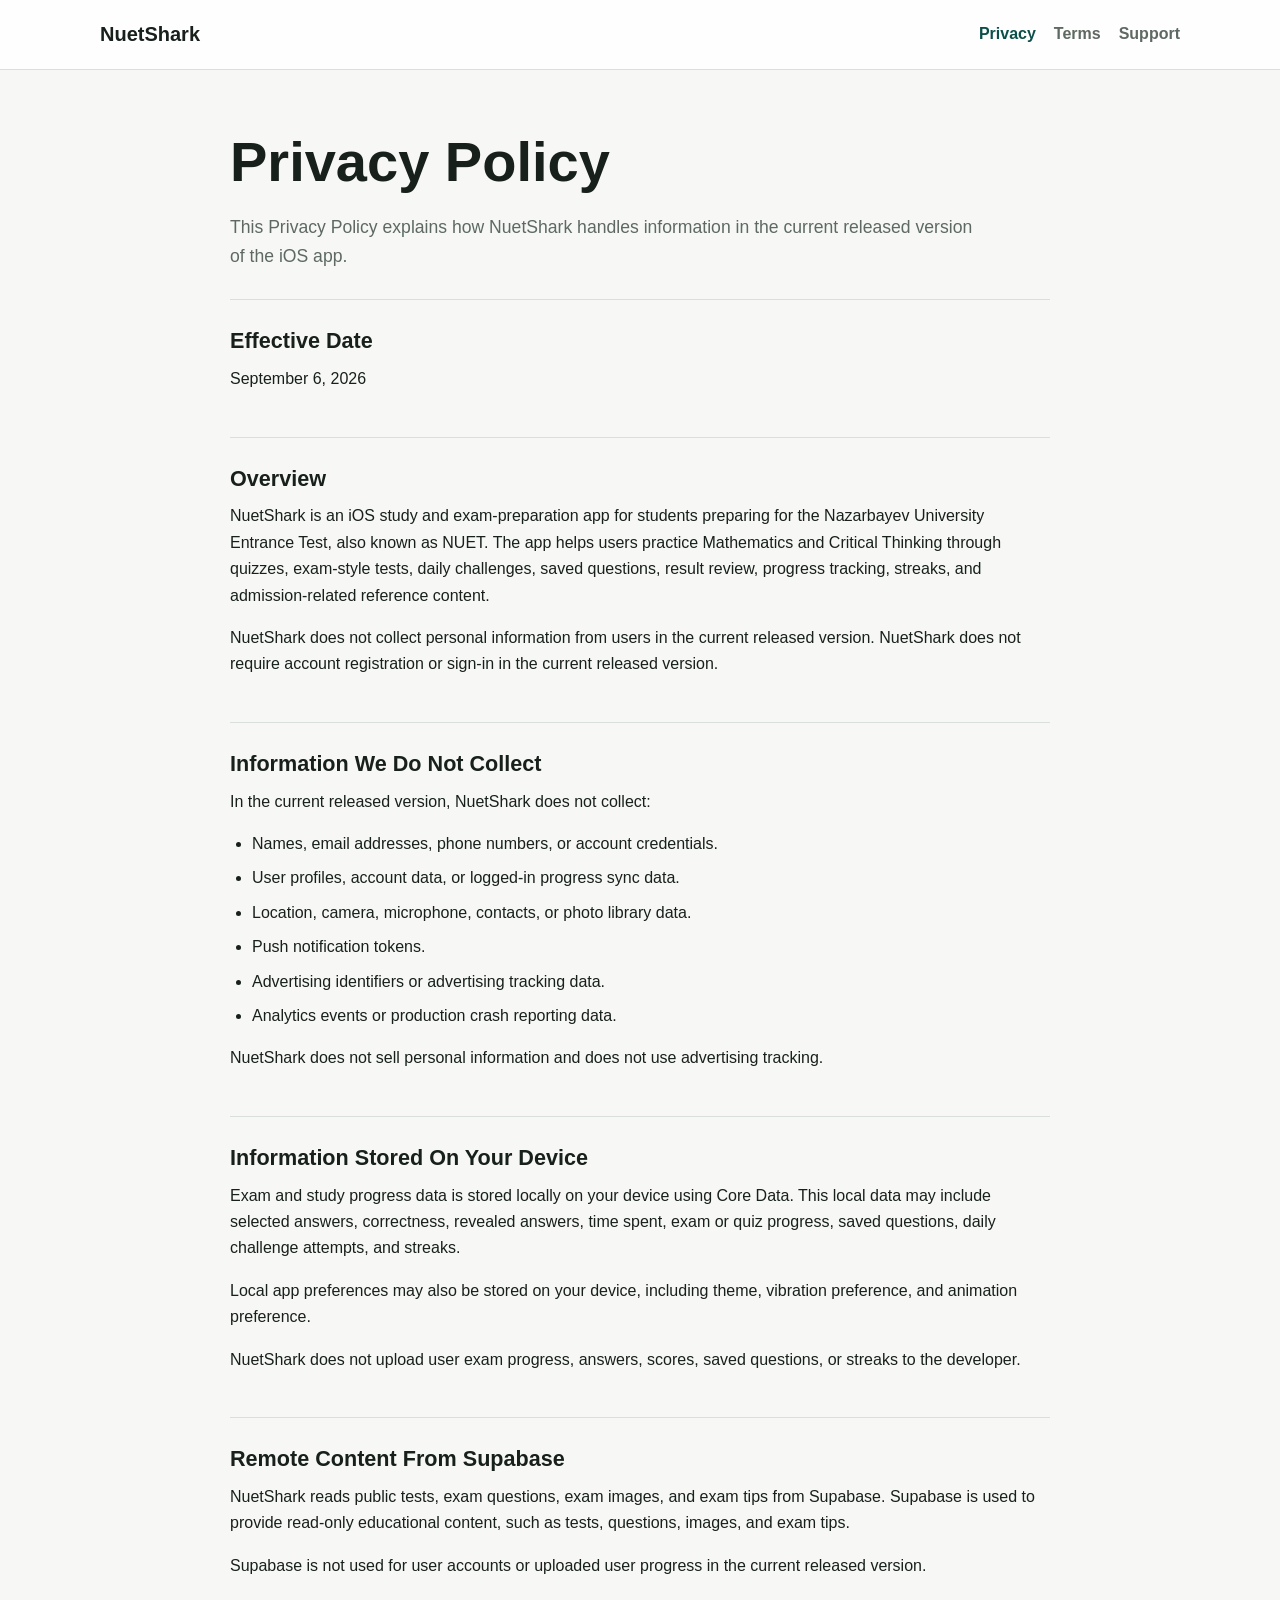
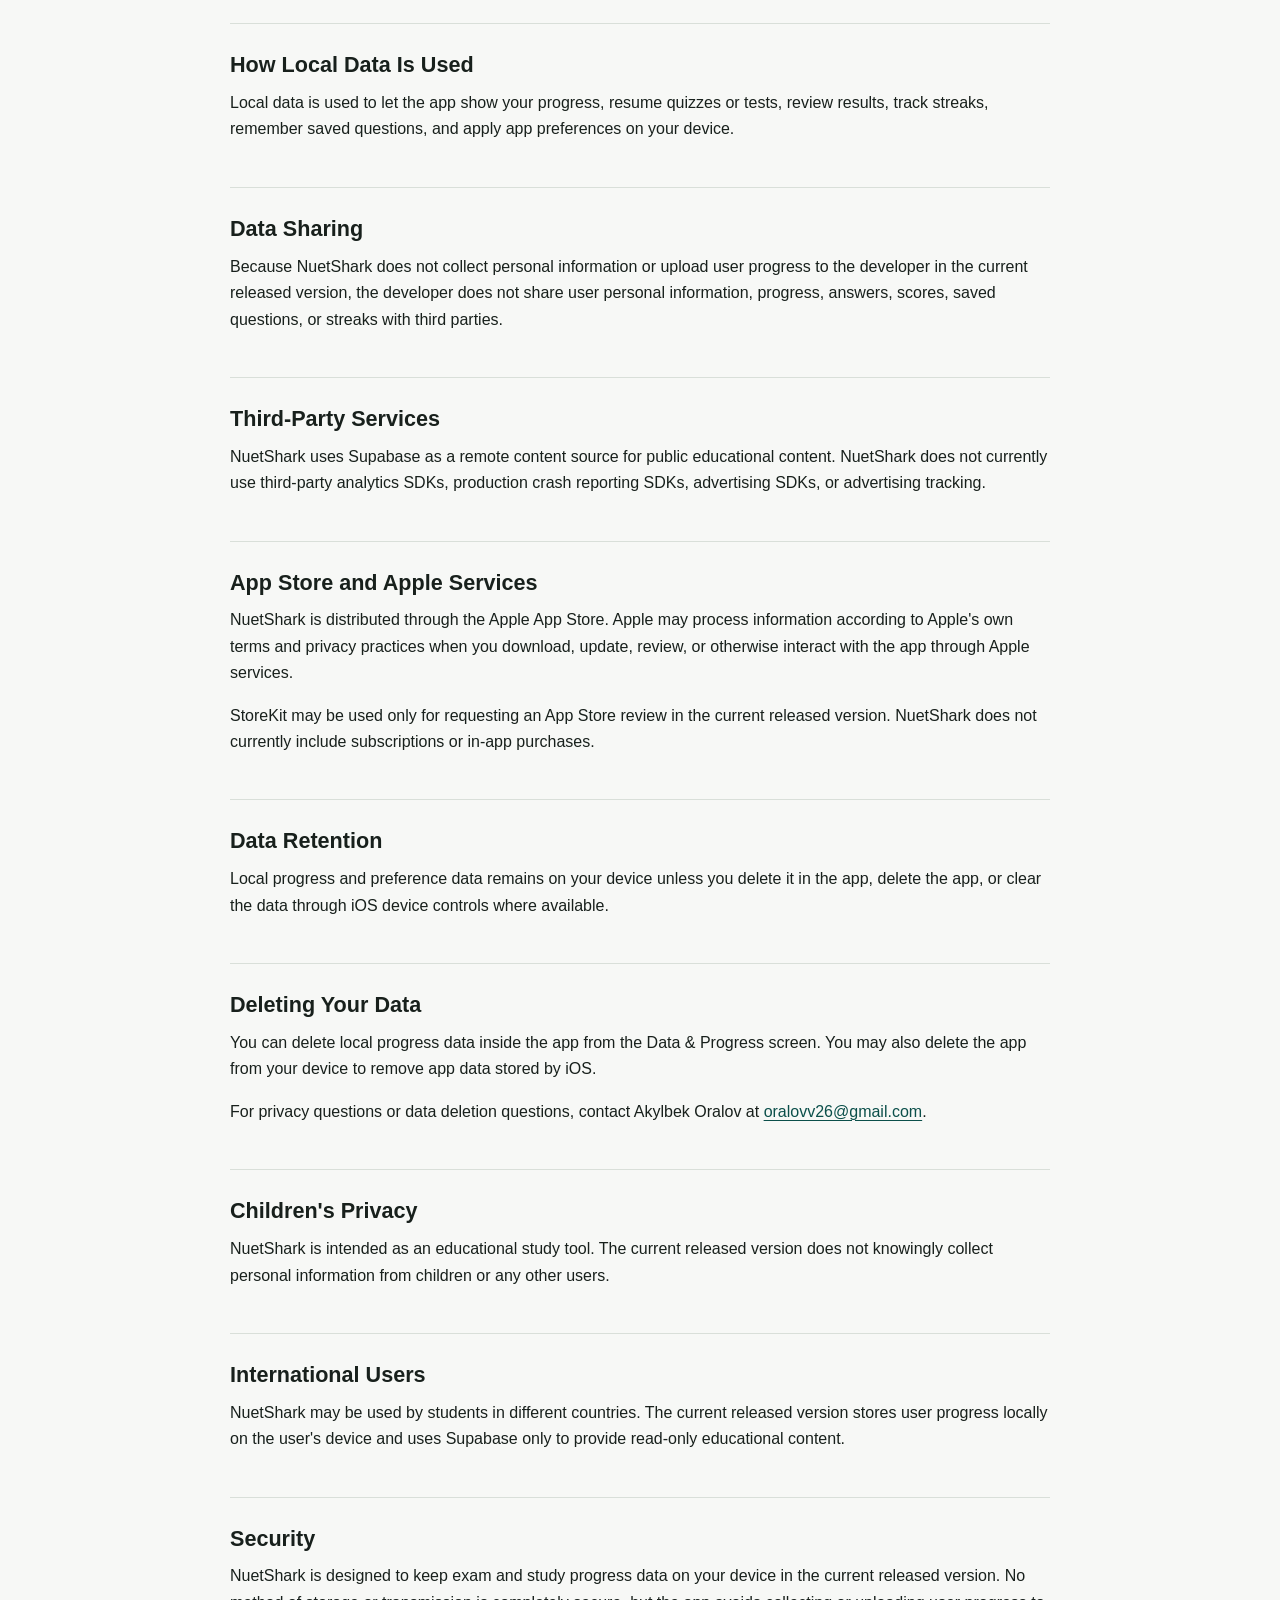
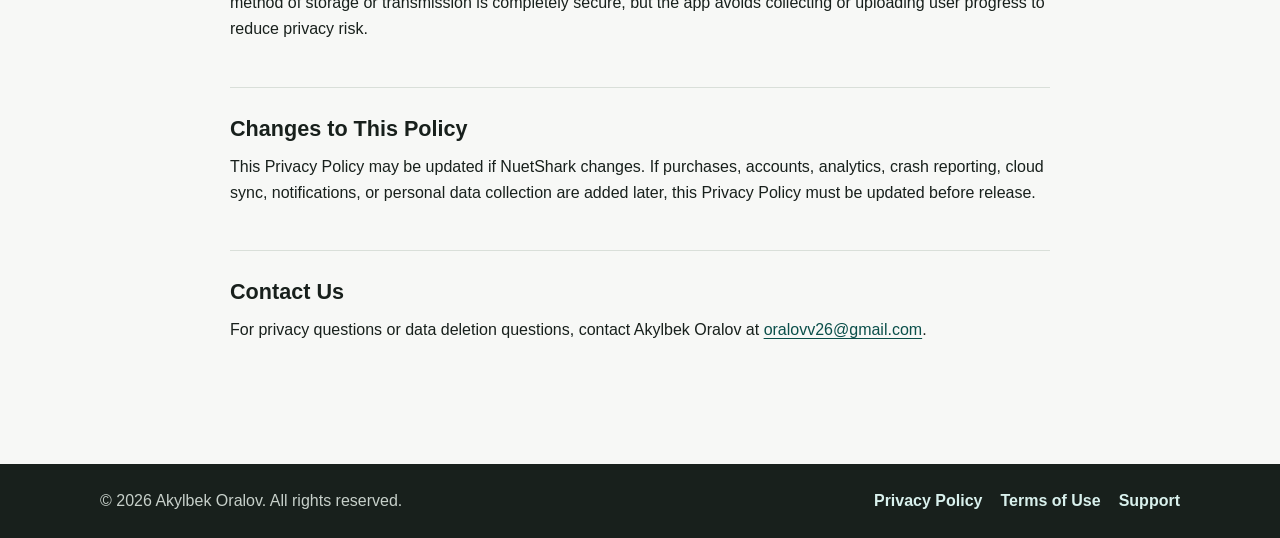
==== privacy.html @ 2c33d4cb "Add NuetShark legal support site" ====
<!doctype html>
<html lang="en">
<head>
  <meta charset="utf-8">
  <meta name="viewport" content="width=device-width, initial-scale=1">
  <title>Privacy Policy | NuetShark</title>
  <meta name="description" content="Privacy Policy for the NuetShark iOS app.">
  <link rel="stylesheet" href="styles.css">
</head>
<body>
  <header class="site-header">
    <div class="container header-inner">
      <a class="brand" href="index.html" aria-label="NuetShark home">NuetShark</a>
      <nav class="site-nav" aria-label="Primary navigation">
        <a href="privacy.html" aria-current="page">Privacy</a>
        <a href="terms.html">Terms</a>
        <a href="support.html">Support</a>
      </nav>
    </div>
  </header>

  <main class="document">
    <div class="container narrow">
      <h1>Privacy Policy</h1>
      <p class="lead">
        This Privacy Policy explains how NuetShark handles information in the
        current released version of the iOS app.
      </p>

      <section>
        <h2>Effective Date</h2>
        <p>September 6, 2026</p>
      </section>

      <section>
        <h2>Overview</h2>
        <p>
          NuetShark is an iOS study and exam-preparation app for students
          preparing for the Nazarbayev University Entrance Test, also known as
          NUET. The app helps users practice Mathematics and Critical Thinking
          through quizzes, exam-style tests, daily challenges, saved questions,
          result review, progress tracking, streaks, and admission-related
          reference content.
        </p>
        <p>
          NuetShark does not collect personal information from users in the
          current released version. NuetShark does not require account
          registration or sign-in in the current released version.
        </p>
      </section>

      <section>
        <h2>Information We Do Not Collect</h2>
        <p>In the current released version, NuetShark does not collect:</p>
        <ul>
          <li>Names, email addresses, phone numbers, or account credentials.</li>
          <li>User profiles, account data, or logged-in progress sync data.</li>
          <li>Location, camera, microphone, contacts, or photo library data.</li>
          <li>Push notification tokens.</li>
          <li>Advertising identifiers or advertising tracking data.</li>
          <li>Analytics events or production crash reporting data.</li>
        </ul>
        <p>
          NuetShark does not sell personal information and does not use
          advertising tracking.
        </p>
      </section>

      <section>
        <h2>Information Stored On Your Device</h2>
        <p>
          Exam and study progress data is stored locally on your device using
          Core Data. This local data may include selected answers, correctness,
          revealed answers, time spent, exam or quiz progress, saved questions,
          daily challenge attempts, and streaks.
        </p>
        <p>
          Local app preferences may also be stored on your device, including
          theme, vibration preference, and animation preference.
        </p>
        <p>
          NuetShark does not upload user exam progress, answers, scores, saved
          questions, or streaks to the developer.
        </p>
      </section>

      <section>
        <h2>Remote Content From Supabase</h2>
        <p>
          NuetShark reads public tests, exam questions, exam images, and exam
          tips from Supabase. Supabase is used to provide read-only educational
          content, such as tests, questions, images, and exam tips.
        </p>
        <p>
          Supabase is not used for user accounts or uploaded user progress in
          the current released version.
        </p>
      </section>

      <section>
        <h2>How Local Data Is Used</h2>
        <p>
          Local data is used to let the app show your progress, resume quizzes
          or tests, review results, track streaks, remember saved questions, and
          apply app preferences on your device.
        </p>
      </section>

      <section>
        <h2>Data Sharing</h2>
        <p>
          Because NuetShark does not collect personal information or upload
          user progress to the developer in the current released version, the
          developer does not share user personal information, progress, answers,
          scores, saved questions, or streaks with third parties.
        </p>
      </section>

      <section>
        <h2>Third-Party Services</h2>
        <p>
          NuetShark uses Supabase as a remote content source for public
          educational content. NuetShark does not currently use third-party
          analytics SDKs, production crash reporting SDKs, advertising SDKs, or
          advertising tracking.
        </p>
      </section>

      <section>
        <h2>App Store and Apple Services</h2>
        <p>
          NuetShark is distributed through the Apple App Store. Apple may
          process information according to Apple's own terms and privacy
          practices when you download, update, review, or otherwise interact
          with the app through Apple services.
        </p>
        <p>
          StoreKit may be used only for requesting an App Store review in the
          current released version. NuetShark does not currently include
          subscriptions or in-app purchases.
        </p>
      </section>

      <section>
        <h2>Data Retention</h2>
        <p>
          Local progress and preference data remains on your device unless you
          delete it in the app, delete the app, or clear the data through iOS
          device controls where available.
        </p>
      </section>

      <section>
        <h2>Deleting Your Data</h2>
        <p>
          You can delete local progress data inside the app from the Data &amp;
          Progress screen. You may also delete the app from your device to
          remove app data stored by iOS.
        </p>
        <p>
          For privacy questions or data deletion questions, contact Akylbek
          Oralov at <a href="mailto:oralovv26@gmail.com">oralovv26@gmail.com</a>.
        </p>
      </section>

      <section>
        <h2>Children's Privacy</h2>
        <p>
          NuetShark is intended as an educational study tool. The current
          released version does not knowingly collect personal information from
          children or any other users.
        </p>
      </section>

      <section>
        <h2>International Users</h2>
        <p>
          NuetShark may be used by students in different countries. The current
          released version stores user progress locally on the user's device
          and uses Supabase only to provide read-only educational content.
        </p>
      </section>

      <section>
        <h2>Security</h2>
        <p>
          NuetShark is designed to keep exam and study progress data on your
          device in the current released version. No method of storage or
          transmission is completely secure, but the app avoids collecting or
          uploading user progress to reduce privacy risk.
        </p>
      </section>

      <section>
        <h2>Changes to This Policy</h2>
        <p>
          This Privacy Policy may be updated if NuetShark changes. If purchases,
          accounts, analytics, crash reporting, cloud sync, notifications, or
          personal data collection are added later, this Privacy Policy must be
          updated before release.
        </p>
      </section>

      <section>
        <h2>Contact Us</h2>
        <p>
          For privacy questions or data deletion questions, contact Akylbek
          Oralov at <a href="mailto:oralovv26@gmail.com">oralovv26@gmail.com</a>.
        </p>
      </section>
    </div>
  </main>

  <footer class="site-footer">
    <div class="container footer-inner">
      <p>&copy; 2026 Akylbek Oralov. All rights reserved.</p>
      <nav aria-label="Footer navigation">
        <a href="privacy.html">Privacy Policy</a>
        <a href="terms.html">Terms of Use</a>
        <a href="support.html">Support</a>
      </nav>
    </div>
  </footer>
</body>
</html>
---- styles.css ----
:root {
  --bg: #f7f8f6;
  --surface: #ffffff;
  --text: #18201c;
  --muted: #5d6962;
  --border: #d9dfd9;
  --accent: #0f766e;
  --accent-dark: #0b4f4a;
  --accent-soft: #e4f4f1;
  --shadow: 0 16px 40px rgba(24, 32, 28, 0.08);
}

* {
  box-sizing: border-box;
}

html {
  color-scheme: light;
}

body {
  margin: 0;
  background: var(--bg);
  color: var(--text);
  font-family: -apple-system, BlinkMacSystemFont, "Segoe UI", Roboto, Helvetica, Arial, sans-serif;
  font-size: 16px;
  line-height: 1.65;
}

a {
  color: var(--accent-dark);
  text-decoration-thickness: 0.08em;
  text-underline-offset: 0.18em;
}

a:hover {
  color: var(--accent);
}

a:focus-visible {
  outline: 3px solid var(--accent);
  outline-offset: 3px;
}

.container {
  width: min(100% - 32px, 1080px);
  margin: 0 auto;
}

.narrow {
  max-width: 820px;
}

.site-header {
  background: rgba(255, 255, 255, 0.92);
  border-bottom: 1px solid var(--border);
}

.header-inner {
  display: flex;
  flex-direction: column;
  gap: 14px;
  padding: 18px 0;
}

.brand {
  color: var(--text);
  font-size: 1.25rem;
  font-weight: 750;
  letter-spacing: 0;
  text-decoration: none;
}

.site-nav,
.site-footer nav {
  display: flex;
  flex-wrap: wrap;
  gap: 10px 18px;
}

.site-nav a,
.site-footer a {
  color: var(--muted);
  font-weight: 650;
  text-decoration: none;
}

.site-nav a:hover,
.site-footer a:hover,
.site-nav a[aria-current="page"] {
  color: var(--accent-dark);
}

.hero {
  padding: 56px 0 40px;
  background:
    linear-gradient(135deg, rgba(15, 118, 110, 0.12), rgba(255, 255, 255, 0) 52%),
    var(--bg);
}

.hero-inner {
  max-width: 920px;
}

.eyebrow {
  margin: 0 0 10px;
  color: var(--accent-dark);
  font-size: 0.9rem;
  font-weight: 750;
  text-transform: uppercase;
}

h1,
h2 {
  line-height: 1.2;
  letter-spacing: 0;
}

h1 {
  margin: 0 0 18px;
  font-size: clamp(2.3rem, 9vw, 4.8rem);
}

h2 {
  margin: 0 0 12px;
  font-size: 1.35rem;
}

p {
  margin: 0 0 16px;
}

.lead {
  max-width: 760px;
  color: var(--muted);
  font-size: 1.1rem;
}

.link-grid {
  display: grid;
  gap: 14px;
  margin-top: 34px;
}

.link-card {
  display: block;
  min-height: 116px;
  padding: 20px;
  background: var(--surface);
  border: 1px solid var(--border);
  border-radius: 8px;
  box-shadow: var(--shadow);
  text-decoration: none;
}

.link-card span {
  display: block;
  color: var(--text);
  font-size: 1.08rem;
  font-weight: 750;
}

.link-card small {
  display: block;
  margin-top: 8px;
  color: var(--muted);
  font-size: 0.95rem;
  line-height: 1.45;
}

.content-section,
.document {
  padding: 42px 0 56px;
}

.document h1 {
  font-size: clamp(2rem, 7vw, 3.5rem);
}

.document section {
  padding: 28px 0;
  border-top: 1px solid var(--border);
}

.document section:first-of-type {
  margin-top: 28px;
}

ul {
  margin: 0 0 16px;
  padding-left: 22px;
}

li + li {
  margin-top: 8px;
}

.site-footer {
  background: #18201c;
  color: #edf2ed;
}

.footer-inner {
  display: flex;
  flex-direction: column;
  gap: 14px;
  padding: 24px 0;
}

.site-footer p {
  margin: 0;
  color: #c7d0ca;
}

.site-footer a {
  color: #d9f1ed;
}

.site-footer a:hover {
  color: #ffffff;
}

@media (min-width: 720px) {
  .header-inner,
  .footer-inner {
    flex-direction: row;
    align-items: center;
    justify-content: space-between;
  }

  .site-nav,
  .site-footer nav {
    justify-content: flex-end;
  }

  .hero {
    padding: 86px 0 62px;
  }

  .link-grid {
    grid-template-columns: repeat(3, 1fr);
  }

  .content-section,
  .document {
    padding: 58px 0 76px;
  }
}
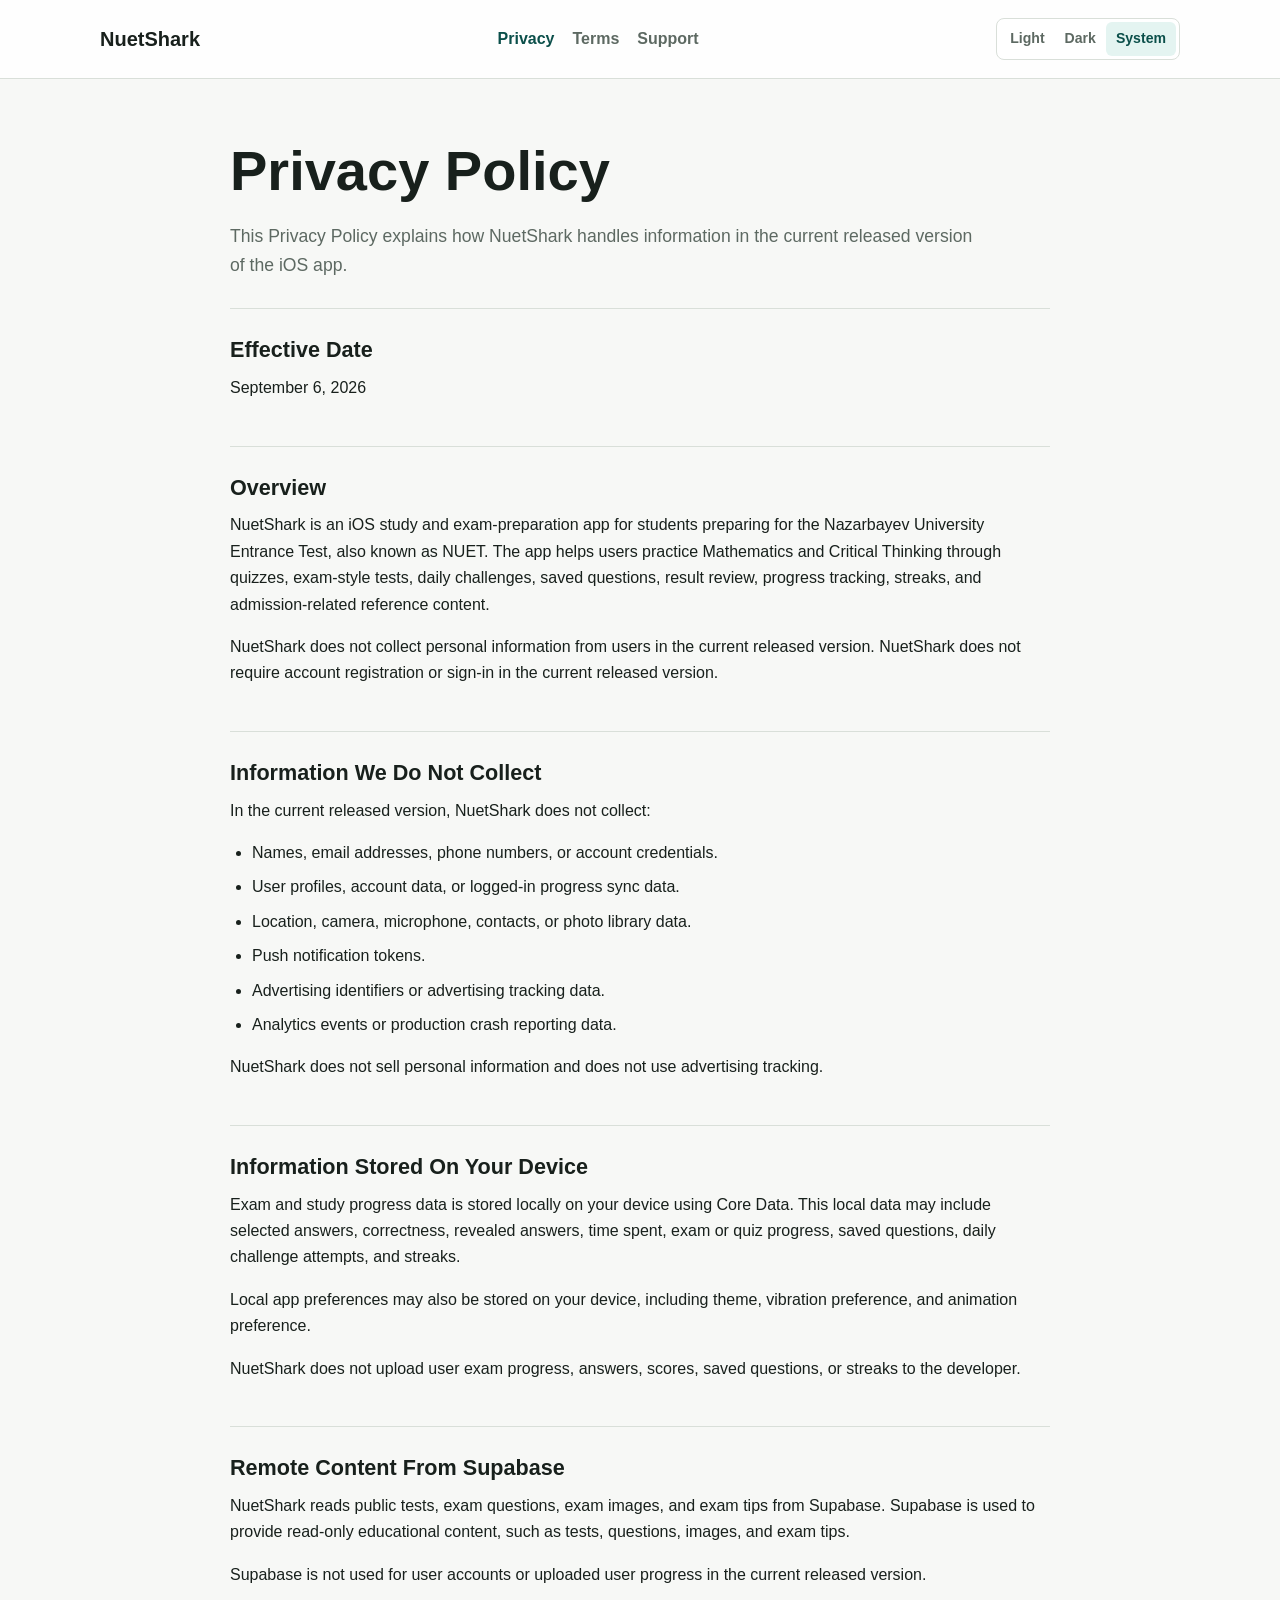
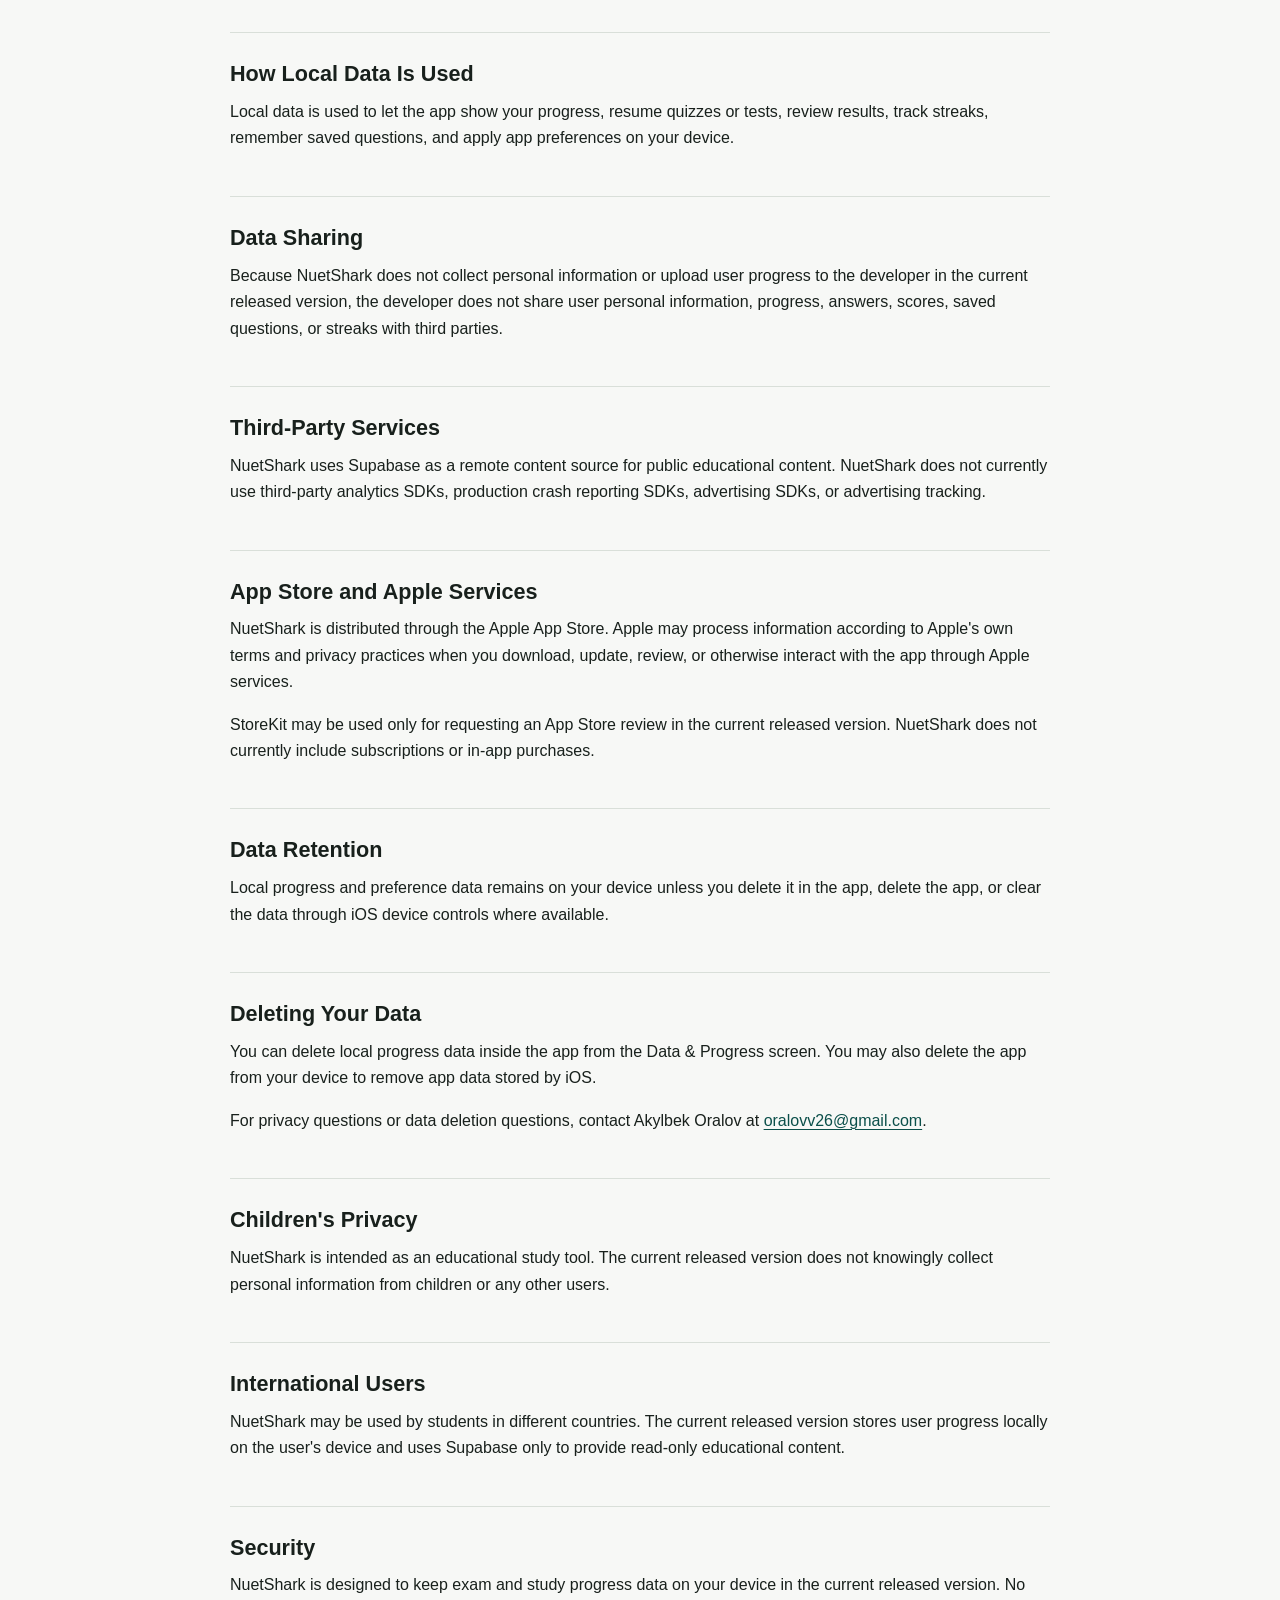
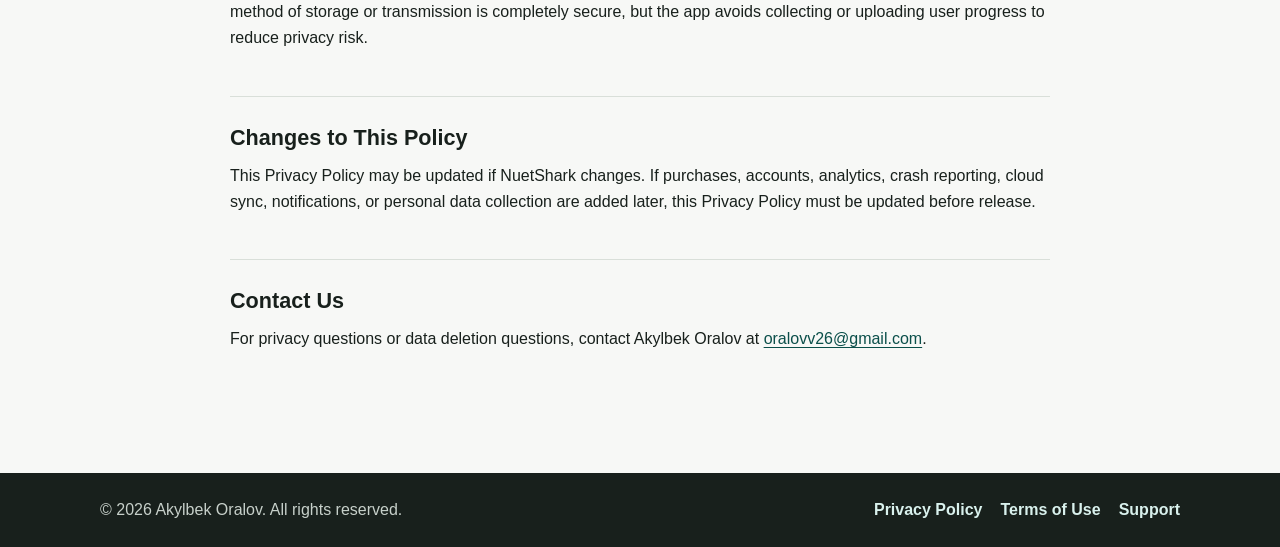
==== commit 1c1bc223: "Add selectable site theme" ====
--- a/privacy.html
+++ b/privacy.html
@@ -5,6 +5,7 @@
   <meta name="viewport" content="width=device-width, initial-scale=1">
   <title>Privacy Policy | NuetShark</title>
   <meta name="description" content="Privacy Policy for the NuetShark iOS app.">
+  <script src="theme.js"></script>
   <link rel="stylesheet" href="styles.css">
 </head>
 <body>
@@ -16,6 +17,11 @@
         <a href="terms.html">Terms</a>
         <a href="support.html">Support</a>
       </nav>
+      <div class="theme-switcher" aria-label="Theme preference">
+        <button type="button" data-theme-option="light">Light</button>
+        <button type="button" data-theme-option="dark">Dark</button>
+        <button type="button" data-theme-option="system">System</button>
+      </div>
     </div>
   </header>
 
--- a/styles.css
+++ b/styles.css
@@ -15,7 +15,7 @@
 }
 
 html {
-  color-scheme: light;
+  color-scheme: light dark;
 }
 
 body {
@@ -88,6 +88,42 @@
 .site-nav a:hover,
 .site-footer a:hover,
 .site-nav a[aria-current="page"] {
+  color: var(--accent-dark);
+}
+
+.theme-switcher {
+  display: inline-flex;
+  width: fit-content;
+  padding: 3px;
+  background: var(--surface);
+  border: 1px solid var(--border);
+  border-radius: 8px;
+}
+
+.theme-switcher button {
+  min-height: 34px;
+  padding: 0 10px;
+  background: transparent;
+  color: var(--muted);
+  border: 0;
+  border-radius: 6px;
+  font: inherit;
+  font-size: 0.88rem;
+  font-weight: 700;
+  cursor: pointer;
+}
+
+.theme-switcher button:hover {
+  color: var(--accent-dark);
+}
+
+.theme-switcher button:focus-visible {
+  outline: 3px solid var(--accent);
+  outline-offset: 2px;
+}
+
+.theme-switcher button[aria-pressed="true"] {
+  background: var(--accent-soft);
   color: var(--accent-dark);
 }
 
@@ -246,3 +282,73 @@
     padding: 58px 0 76px;
   }
 }
+
+:root[data-theme="dark"] {
+  --bg: #101513;
+  --surface: #19221f;
+  --text: #eef4ef;
+  --muted: #b8c5bd;
+  --border: #324039;
+  --accent: #5eead4;
+  --accent-dark: #99f6e4;
+  --accent-soft: #14352f;
+  --shadow: 0 16px 40px rgba(0, 0, 0, 0.28);
+}
+
+:root[data-theme="dark"] .site-header {
+  background: rgba(16, 21, 19, 0.94);
+}
+
+:root[data-theme="dark"] .hero {
+  background:
+    linear-gradient(135deg, rgba(94, 234, 212, 0.12), rgba(16, 21, 19, 0) 52%),
+    var(--bg);
+}
+
+:root[data-theme="dark"] .site-footer {
+  background: #070a09;
+}
+
+:root[data-theme="dark"] .site-footer p {
+  color: #b8c5bd;
+}
+
+:root[data-theme="light"] {
+  color-scheme: light;
+}
+
+:root[data-theme="dark"] {
+  color-scheme: dark;
+}
+
+@media (prefers-color-scheme: dark) {
+  :root:not([data-theme]) {
+    --bg: #101513;
+    --surface: #19221f;
+    --text: #eef4ef;
+    --muted: #b8c5bd;
+    --border: #324039;
+    --accent: #5eead4;
+    --accent-dark: #99f6e4;
+    --accent-soft: #14352f;
+    --shadow: 0 16px 40px rgba(0, 0, 0, 0.28);
+  }
+
+  :root:not([data-theme]) .site-header {
+    background: rgba(16, 21, 19, 0.94);
+  }
+
+  :root:not([data-theme]) .hero {
+    background:
+      linear-gradient(135deg, rgba(94, 234, 212, 0.12), rgba(16, 21, 19, 0) 52%),
+      var(--bg);
+  }
+
+  :root:not([data-theme]) .site-footer {
+    background: #070a09;
+  }
+
+  :root:not([data-theme]) .site-footer p {
+    color: #b8c5bd;
+  }
+}
